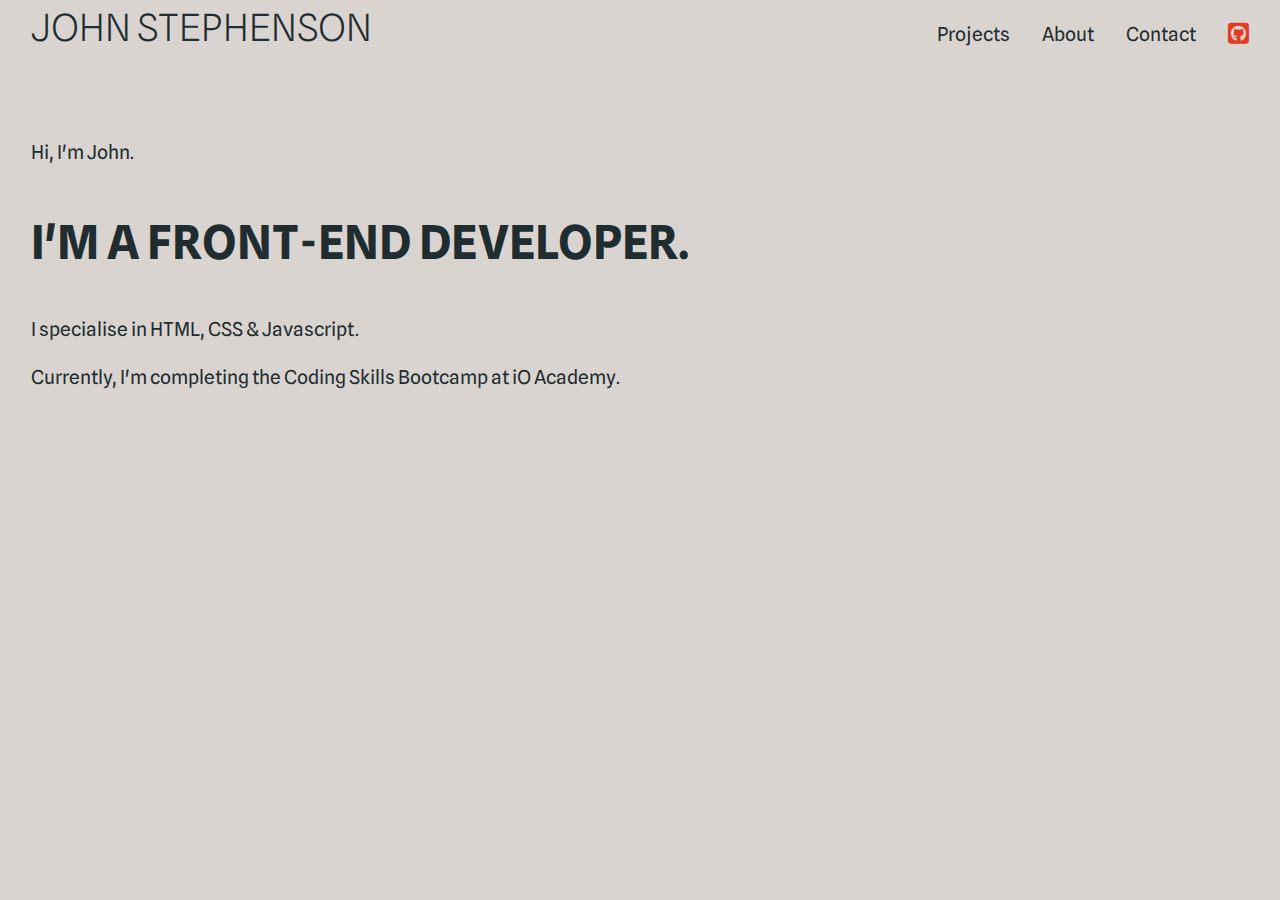
==== index.html @ e801cea0 "updated index.html & style.css" ====
<!DOCTYPE html>
<html lang="en">
  <head>
    <meta charset="UTF-8" />
    <meta name="viewport" content="width=device-width, initial-scale=1.0" />
    <title>Portfolio</title>
    <link rel="stylesheet" href="style.css" />
    <link rel="preconnect" href="https://fonts.googleapis.com" />
    <link rel="preconnect" href="https://fonts.gstatic.com" crossorigin />
    <link
      href="https://fonts.googleapis.com/css2?family=EB+Garamond:ital,wght@0,400..800;1,400..800&family=Spline+Sans:wght@300..700&display=swap"
      rel="stylesheet"
    />
    <link
      rel="stylesheet"
      href="https://cdnjs.cloudflare.com/ajax/libs/font-awesome/6.5.2/css/all.min.css"
    />
    <script defer src="script.js"></script>
  </head>
  <body>
    <div class="container">
      <header>
        <h1>John Stephenson</h1>
        <nav>
          <ul class="menu">
            <li><a href="#projects">Projects</a></li>
            <li><a href="#about">About</a></li>
            <li><a href="#contact">Contact</a></li>
            <li>
              <a href="https://www.github.com/">
                <span
                  class="fa-brands fa-square-github"
                  aria-hidden="true"
                ></span>
                <span class="sr-only">Github</span>
              </a>
            </li>
          </ul>
        </nav>
      </header>

      <section class="intro">
        <p>Hi, I'm John.</p>
        <h2>I'm a front-end developer.</h2>
        <p>I specialise in HTML, CSS & Javascript.</p>
        <p>Currently, I'm completing the <a href=""></a>Coding Skills Bootcamp at iO Academy.</p>
      </section>
    </div>
  </body>
</html>
---- style.css ----
@layer base {
  :root {
    /* colors */
    --primary-color: #dad4d1;
    --secondary-color: #1f2d30;
    --tertiary-color: #e23b22;
    --quaternary-color: #fff;
    --quinary-color: #f85137;

    /* font families */
    --main: "Spline Sans", sans-serif;
    --heading: "EB Garamond", serif;

    /* type scale */
    --base-size: 1.2rem;
    --scale: 1.25;
    --h1: calc(var(--h2) * var(--scale));
    --h2: calc(var(--h3) * var(--scale));
    --h3: calc(var(--h4) * var(--scale));
    --h4: calc(var(--h5) * var(--scale));
    --h5: calc(var(--h6) * var(--scale));
    --h6: var(--base-size);
  }

  html {
    box-sizing: border-box;
  }
  *,
  *::before,
  *::after {
    box-sizing: inherit;
  }

  body {
    font-family: var(--main);
    line-height: 1.5;
    font-size: var(--base-size);
    margin: 0;
    padding: 0;
  }

  h1,
  h2,
  h3,
  h4,
  h5,
  h6 {
    font-family: var(--main);
    text-transform: uppercase;
  }

  h1 {
    font-size: var(--h1);
  }

  h2 {
    font-size: var(--h2);
  }

  h3 {
    font-size: var(--h3);
  }

  h4 {
    font-size: var(--h4);
  }

  h5 {
    font-size: var(--h5);
  }

  h6 {
    font-size: var(--h6);
  }

  .colors {
    display: flex;
  }
  .colors > * {
    width: 50px;
    height: 50px;
    margin-right: 20px;
    border: 1px solid black;
  }
  .primary {
    background-color: var(--primary-color);
  }
  .secondary {
    background-color: var(--secondary-color);
  }
  .tertiary {
    background-color: var(--tertiary-color);
  }

  .quarternary {
    background-color: var(--quaternary-color);
  }
  a {
    color: var(--tertiary-color);
  }
  a:hover {
    text-decoration: none;
  }
  .container {
    max-width: 1250px;
    padding: 0 1rem;
    margin: 0 auto;
  }
}

@layer header {
  body {
    background-color: var(--primary-color);
    color: var(--secondary-color);
  }
  header {
    display: flex;
    flex-flow: row wrap;
    justify-content: space-between;
    align-items: baseline;
  }
  header h1 {
    font-size: var(--h3);
    color: var(--secondary-color);
    font-weight: 300;
    margin: 0;
  }
  header a {
    text-decoration: none;
    color: var(--secondary-color);
  }
  header a:hover {
    color: var(--quinary-color);
  }
  nav {
    font-weight: 400;
    margin: 0;
    padding: 0;
  }
  nav ul {
    margin: 0;
    padding: 0;
    list-style-type: none;
    display: flex;
    flex-flow: row wrap;
    justify-content: center;
    align-items: center;
    gap: 2rem;
  }
  nav span {
    font-size: 1.5rem;
    color: var(--tertiary-color);
  }

  nav span:hover {
    color: var(--quinary-color);
  }
}

@layer intro {
  .intro {
    color: var(--secondary-color);
    padding: 4rem 0;
  }
}
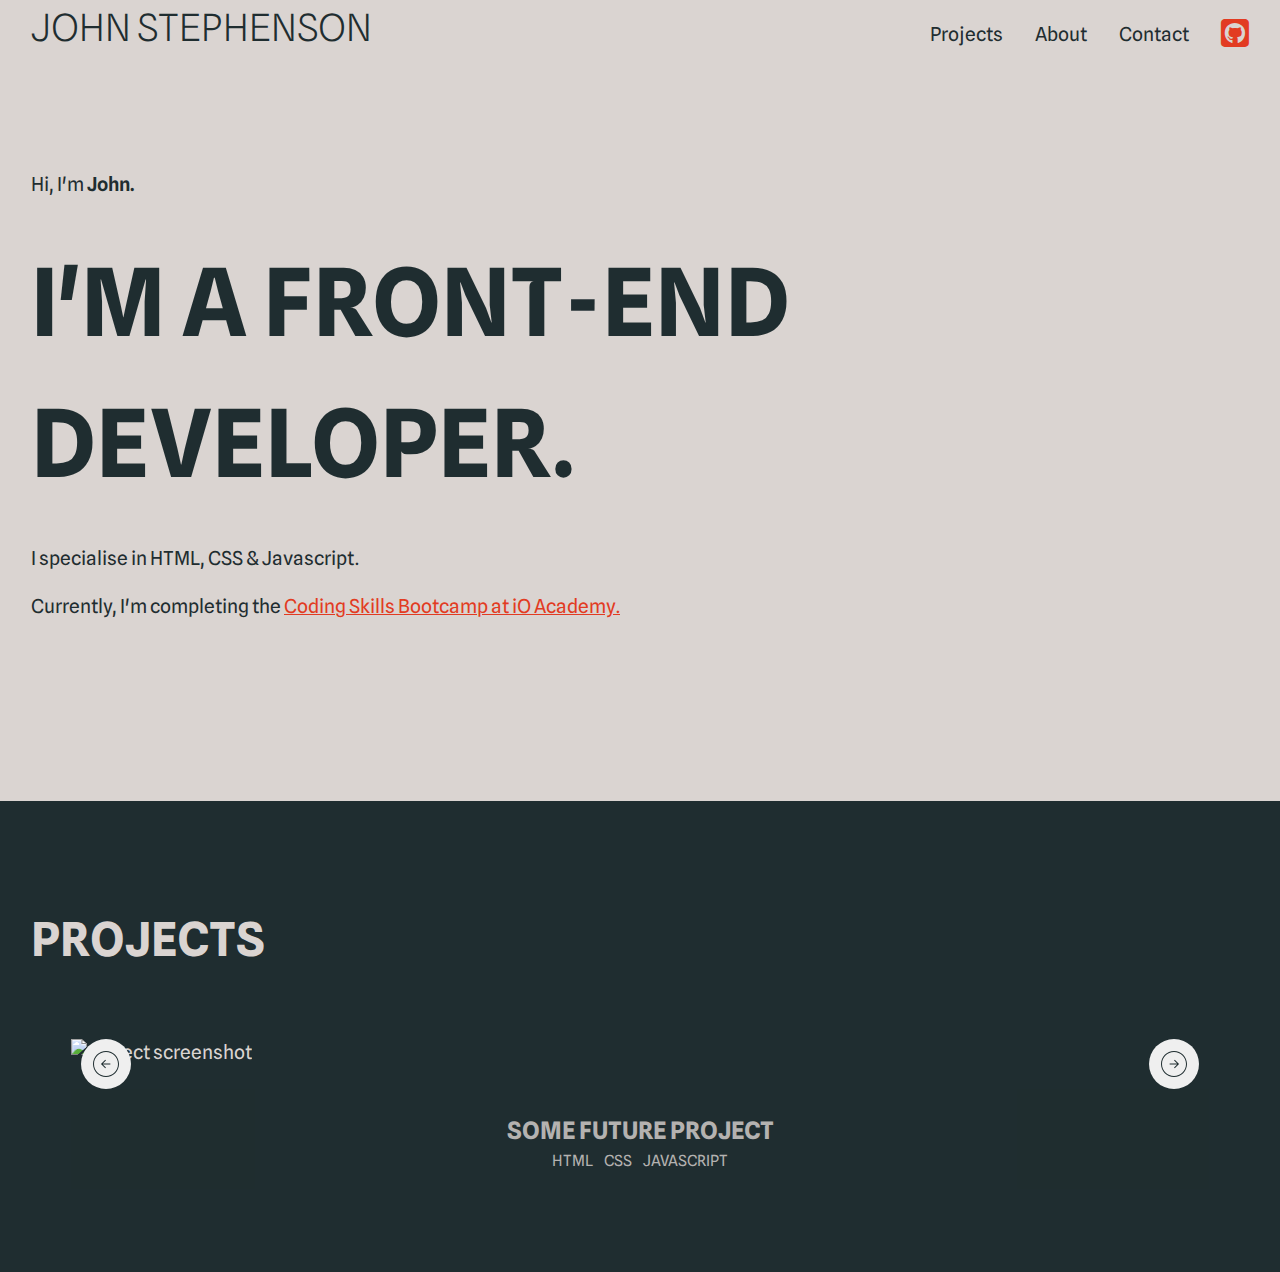
==== commit 2c5200cf: "Updated index.html & style.css, created script.js" ====
--- a/index.html
+++ b/index.html
@@ -18,8 +18,8 @@
     <script defer src="script.js"></script>
   </head>
   <body>
-    <div class="container">
-      <header>
+    <header>
+      <div class="container header">
         <h1>John Stephenson</h1>
         <nav>
           <ul class="menu">
@@ -27,7 +27,7 @@
             <li><a href="#about">About</a></li>
             <li><a href="#contact">Contact</a></li>
             <li>
-              <a href="https://www.github.com/">
+              <a href="https://www.github.com/" target="_blank">
                 <span
                   class="fa-brands fa-square-github"
                   aria-hidden="true"
@@ -37,14 +37,84 @@
             </li>
           </ul>
         </nav>
-      </header>
+      </div>
+    </header>
 
-      <section class="intro">
-        <p>Hi, I'm John.</p>
+    <section class="intro">
+      <div class="container">
+        <p>Hi, I'm <span class="name">John.</span></p>
         <h2>I'm a front-end developer.</h2>
         <p>I specialise in HTML, CSS & Javascript.</p>
-        <p>Currently, I'm completing the <a href=""></a>Coding Skills Bootcamp at iO Academy.</p>
-      </section>
-    </div>
+        <p>
+          Currently, I'm completing the
+          <a
+            href="https://io-academy.uk/courses/coding-skills-bootcamp/"
+            target="_blank"
+            >Coding Skills Bootcamp at iO Academy.</a
+          >
+        </p>
+      </div>
+    </section>
+
+    <section class="projects" id="projects">
+      <div class="container" id="project-container">
+        <h2>Projects</h2>
+        <figure class="project--figure">
+          <button class="arrow-button" id="left-arrow">
+            <?xml version="1.0" encoding="UTF-8"?>
+            <svg
+              class="arrow"
+              width="1200pt"
+              height="1200pt"
+              version="1.1"
+              viewBox="0 0 1200 1200"
+              xmlns="http://www.w3.org/2000/svg"
+            >
+              <g>
+                <path
+                  d="m600 912c171.6 0 312-140.4 312-312s-140.4-312-312-312-312 140.4-312 312 140.4 312 312 312zm0-600c158.4 0 288 129.6 288 288s-129.6 288-288 288-288-129.6-288-288 129.6-288 288-288z"
+                />
+                <path
+                  d="m601.2 686.4 16.801 16.801 103.2-103.2-103.2-103.2-16.801 16.801 74.402 74.398h-180v24h180z"
+                />
+              </g>
+            </svg>
+          </button>
+          <button class="arrow-button" id="right-arrow">
+            <?xml version="1.0" encoding="UTF-8"?>
+            <svg
+              class="arrow"
+              width="1200pt"
+              height="1200pt"
+              version="1.1"
+              viewBox="0 0 1200 1200"
+              xmlns="http://www.w3.org/2000/svg"
+            >
+              <g>
+                <path
+                  d="m600 912c171.6 0 312-140.4 312-312s-140.4-312-312-312-312 140.4-312 312 140.4 312 312 312zm0-600c158.4 0 288 129.6 288 288s-129.6 288-288 288-288-129.6-288-288 129.6-288 288-288z"
+                />
+                <path
+                  d="m601.2 686.4 16.801 16.801 103.2-103.2-103.2-103.2-16.801 16.801 74.402 74.398h-180v24h180z"
+                />
+              </g>
+            </svg>
+          </button>
+          <a href="#">
+            <img src="/images/project1.jpg" alt="project screenshot"
+          /></a>
+          <figcaption>
+            <a href="#" target="_blank">
+              <h3>Some Future Project</h3>
+              <ul>
+                <li>HTML</li>
+                <li>CSS</li>
+                <li>Javascript</li>
+              </ul>
+            </a>
+          </figcaption>
+        </figure>
+      </div>
+    </section>
   </body>
 </html>
--- a/style.css
+++ b/style.css
@@ -20,6 +20,7 @@
     --h4: calc(var(--h5) * var(--scale));
     --h5: calc(var(--h6) * var(--scale));
     --h6: var(--base-size);
+    --small: calc(var(--base-size) / var(--scale));
   }
 
   html {
@@ -113,7 +114,7 @@
     background-color: var(--primary-color);
     color: var(--secondary-color);
   }
-  header {
+  .header {
     display: flex;
     flex-flow: row wrap;
     justify-content: space-between;
@@ -148,7 +149,7 @@
     gap: 2rem;
   }
   nav span {
-    font-size: 1.5rem;
+    font-size: 2rem;
     color: var(--tertiary-color);
   }
 
@@ -160,6 +161,125 @@
 @layer intro {
   .intro {
     color: var(--secondary-color);
-    padding: 4rem 0;
-  }
-}
+    padding: 6rem 0 10rem 0;
+  }
+  .name {
+    font-weight: 600;
+  }
+  .intro h2 {
+    font-size: calc(var(--h2) * 2);
+    margin: 2rem 0;
+  }
+}
+
+@layer projects {
+  .projects {
+    background-color: var(--secondary-color);
+    color: var(--primary-color);
+    margin: 0;
+    padding: 4rem 0 4rem 0;
+  }
+
+  .projects h2 {
+    margin-bottom: 4rem;
+  }
+
+  figure {
+    display: grid;
+    grid-template-rows: 1fr 100px;
+    grid-template-columns: 100px 1fr 100px;
+  }
+
+  .arrow {
+    width: 100%;
+    height: 100%;
+    fill: var(--secondary-color);
+    z-index: 0;
+    margin: 0;
+  }
+
+  .arrow:hover {
+    fill: var(--quaternary-color);
+  }
+
+  .arrow-button {
+    display: flex;
+    align-items: center;
+    justify-content: center;
+    width: 50px;
+    height: 50px;
+    border-radius: 50%;
+    border: none;
+    padding: 0;
+  }
+
+  .arrow-button:hover {
+    background-color: var(--tertiary-color);
+  }
+
+  #left-arrow {
+    transform: scaleX(-1);
+    grid-column: 1/2;
+    grid-row: 1/2;
+    align-self: center;
+    margin-left: 10px;
+  }
+
+  #right-arrow {
+    grid-column: 3/4;
+    grid-row: 1/2;
+    align-self: center;
+    justify-self: end;
+    margin-right: 10px;
+  }
+
+  figure img {
+    object-fit: cover;
+    width: 100%;
+    height: 100%;
+  }
+
+  figure a {
+    color: var(--primary-color);
+    transition: color 0.5s;
+    text-decoration: none;
+    grid-row: 1/3;
+    grid-column: 1/4;
+  }
+
+  figure a:hover {
+    color: var(--quaternary-color);
+  }
+
+  figcaption {
+    background-color: var(--secondary-color);
+    opacity: 0.8;
+    transition: opacity 0.5s, background-color 0.5s;
+    text-align: center;
+    grid-row: 2/3;
+    grid-column: 1/4;
+  }
+
+  figcaption:hover {
+    background-color: var(--quinary-color);
+    opacity: 0.9;
+  }
+
+  figcaption h3 {
+    margin-bottom: 0;
+    font-size: var(--h5);
+  }
+
+  figcaption ul {
+    list-style-type: none;
+    padding: 0;
+    margin: 0 0 3rem 0;
+    text-transform: uppercase;
+    font-size: var(--small);
+  }
+
+  figcaption li {
+    display: inline-block;
+    margin: 0 0.25rem;
+  }
+}
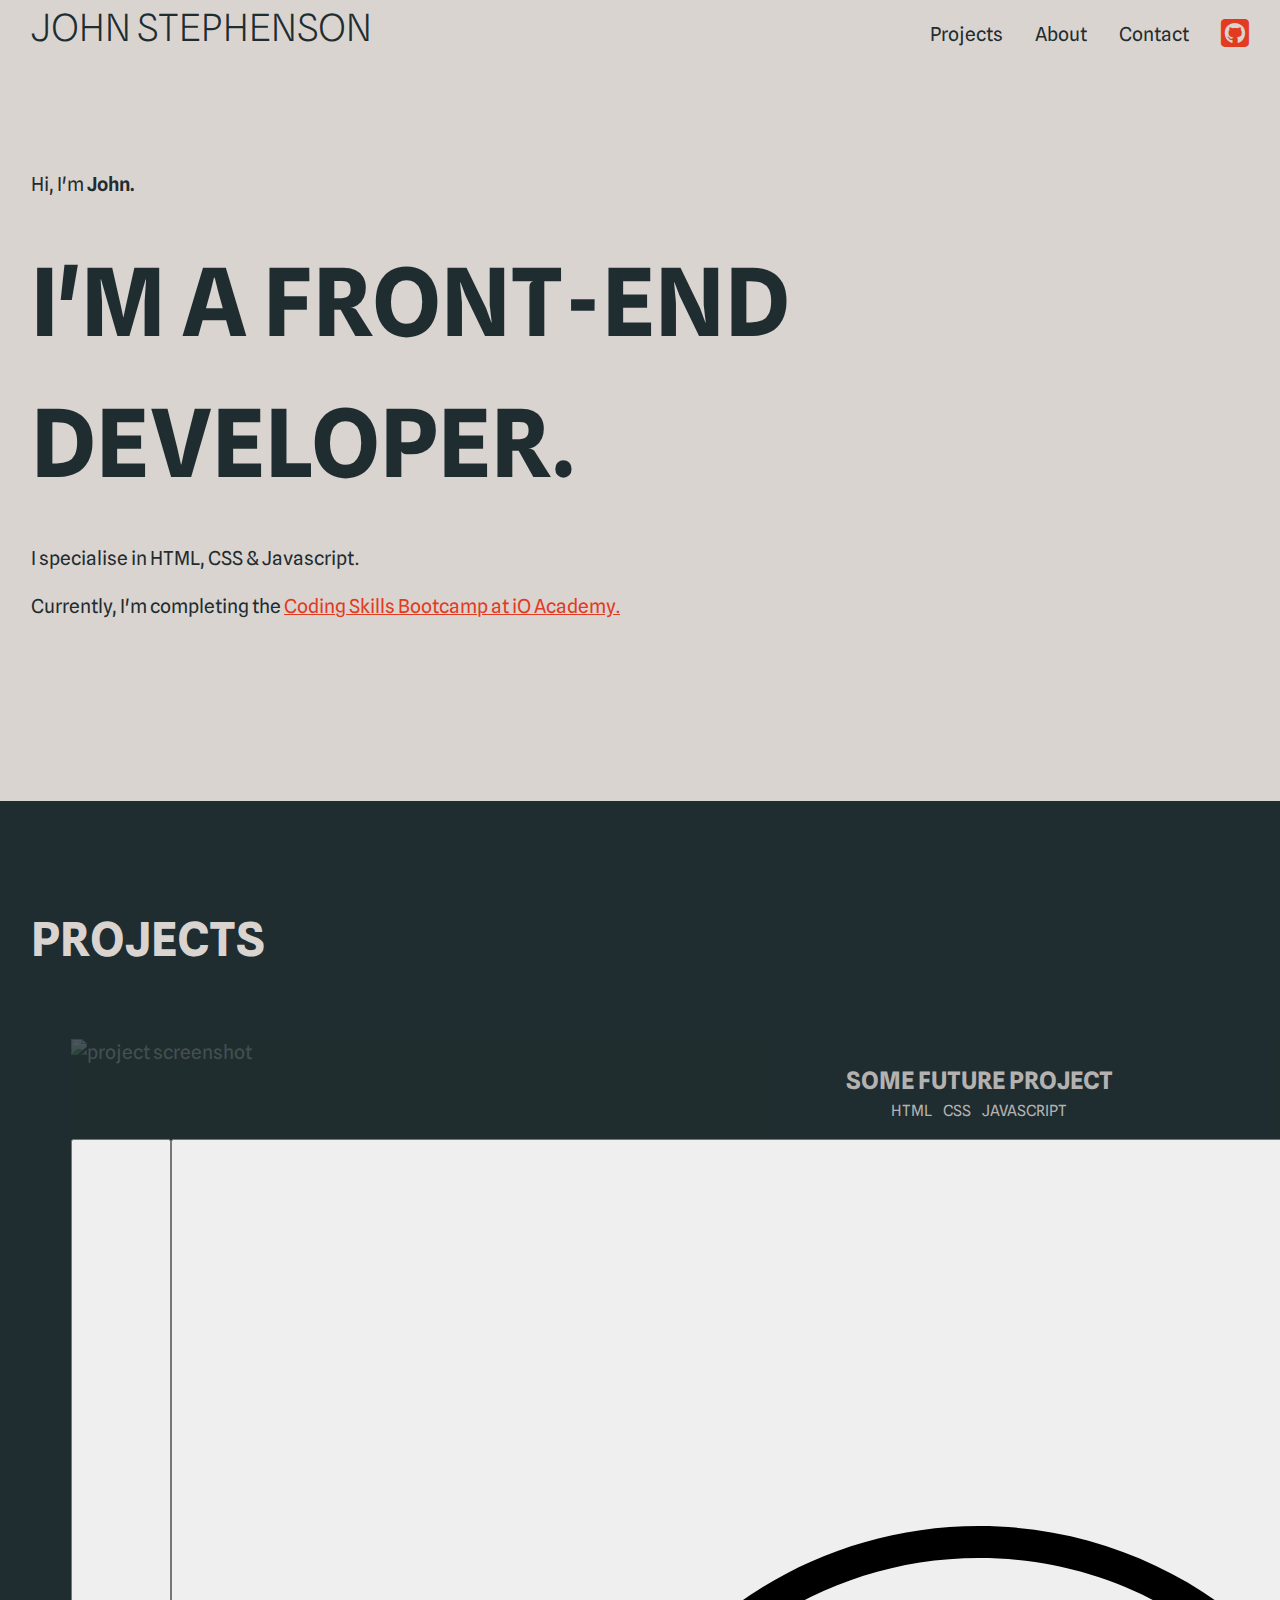
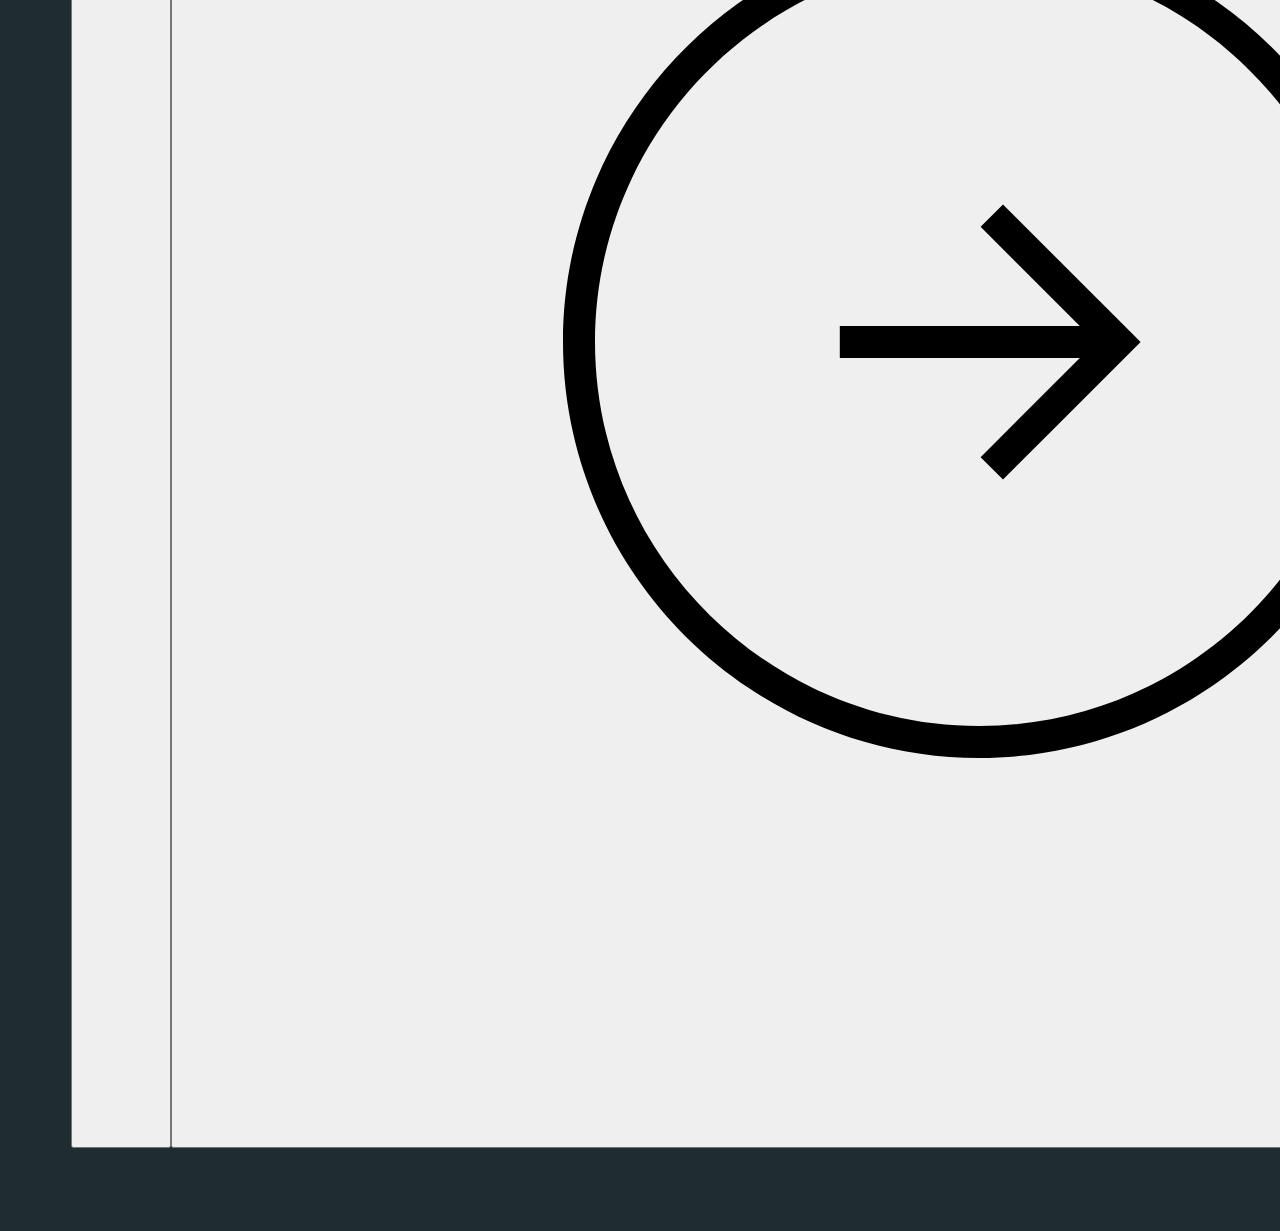
==== commit a7730017: "Added files for project page" ====
--- a/index.html
+++ b/index.html
@@ -59,61 +59,24 @@
     <section class="projects" id="projects">
       <div class="container" id="project-container">
         <h2>Projects</h2>
-        <figure class="project--figure">
-          <button class="arrow-button" id="left-arrow">
-            <?xml version="1.0" encoding="UTF-8"?>
-            <svg
-              class="arrow"
-              width="1200pt"
-              height="1200pt"
-              version="1.1"
-              viewBox="0 0 1200 1200"
-              xmlns="http://www.w3.org/2000/svg"
-            >
-              <g>
-                <path
-                  d="m600 912c171.6 0 312-140.4 312-312s-140.4-312-312-312-312 140.4-312 312 140.4 312 312 312zm0-600c158.4 0 288 129.6 288 288s-129.6 288-288 288-288-129.6-288-288 129.6-288 288-288z"
-                />
-                <path
-                  d="m601.2 686.4 16.801 16.801 103.2-103.2-103.2-103.2-16.801 16.801 74.402 74.398h-180v24h180z"
-                />
-              </g>
-            </svg>
-          </button>
-          <button class="arrow-button" id="right-arrow">
-            <?xml version="1.0" encoding="UTF-8"?>
-            <svg
-              class="arrow"
-              width="1200pt"
-              height="1200pt"
-              version="1.1"
-              viewBox="0 0 1200 1200"
-              xmlns="http://www.w3.org/2000/svg"
-            >
-              <g>
-                <path
-                  d="m600 912c171.6 0 312-140.4 312-312s-140.4-312-312-312-312 140.4-312 312 140.4 312 312 312zm0-600c158.4 0 288 129.6 288 288s-129.6 288-288 288-288-129.6-288-288 129.6-288 288-288z"
-                />
-                <path
-                  d="m601.2 686.4 16.801 16.801 103.2-103.2-103.2-103.2-16.801 16.801 74.402 74.398h-180v24h180z"
-                />
-              </g>
-            </svg>
-          </button>
-          <a href="#">
-            <img src="/images/project1.jpg" alt="project screenshot"
-          /></a>
-          <figcaption>
-            <a href="#" target="_blank">
-              <h3>Some Future Project</h3>
-              <ul>
-                <li>HTML</li>
-                <li>CSS</li>
-                <li>Javascript</li>
-              </ul>
-            </a>
-          </figcaption>
-        </figure>
+        <div class="slider">
+          <div class="slides"></div>
+          <a href="#slide-1"
+            ><button class="slider-button">
+              <span class="sr-only">Project 1</span>
+            </button></a
+          >
+          <a href="#slide-2"
+            ><button class="slider-button">
+              <span class="sr-only">Project 2</span>
+            </button></a
+          >
+          <a href="#slide-3"
+            ><button class="slider-button">
+              <span class="sr-only">Project 3</span>
+            </button></a
+          >
+        </div>
       </div>
     </section>
   </body>
--- a/style.css
+++ b/style.css
@@ -1,113 +1,4 @@
-@layer base {
-  :root {
-    /* colors */
-    --primary-color: #dad4d1;
-    --secondary-color: #1f2d30;
-    --tertiary-color: #e23b22;
-    --quaternary-color: #fff;
-    --quinary-color: #f85137;
-
-    /* font families */
-    --main: "Spline Sans", sans-serif;
-    --heading: "EB Garamond", serif;
-
-    /* type scale */
-    --base-size: 1.2rem;
-    --scale: 1.25;
-    --h1: calc(var(--h2) * var(--scale));
-    --h2: calc(var(--h3) * var(--scale));
-    --h3: calc(var(--h4) * var(--scale));
-    --h4: calc(var(--h5) * var(--scale));
-    --h5: calc(var(--h6) * var(--scale));
-    --h6: var(--base-size);
-    --small: calc(var(--base-size) / var(--scale));
-  }
-
-  html {
-    box-sizing: border-box;
-  }
-  *,
-  *::before,
-  *::after {
-    box-sizing: inherit;
-  }
-
-  body {
-    font-family: var(--main);
-    line-height: 1.5;
-    font-size: var(--base-size);
-    margin: 0;
-    padding: 0;
-  }
-
-  h1,
-  h2,
-  h3,
-  h4,
-  h5,
-  h6 {
-    font-family: var(--main);
-    text-transform: uppercase;
-  }
-
-  h1 {
-    font-size: var(--h1);
-  }
-
-  h2 {
-    font-size: var(--h2);
-  }
-
-  h3 {
-    font-size: var(--h3);
-  }
-
-  h4 {
-    font-size: var(--h4);
-  }
-
-  h5 {
-    font-size: var(--h5);
-  }
-
-  h6 {
-    font-size: var(--h6);
-  }
-
-  .colors {
-    display: flex;
-  }
-  .colors > * {
-    width: 50px;
-    height: 50px;
-    margin-right: 20px;
-    border: 1px solid black;
-  }
-  .primary {
-    background-color: var(--primary-color);
-  }
-  .secondary {
-    background-color: var(--secondary-color);
-  }
-  .tertiary {
-    background-color: var(--tertiary-color);
-  }
-
-  .quarternary {
-    background-color: var(--quaternary-color);
-  }
-  a {
-    color: var(--tertiary-color);
-  }
-  a:hover {
-    text-decoration: none;
-  }
-  .container {
-    max-width: 1250px;
-    padding: 0 1rem;
-    margin: 0 auto;
-  }
-}
+@import url("base.css");
 
 @layer header {
   body {
@@ -184,53 +75,72 @@
     margin-bottom: 4rem;
   }
 
+  .projects .slider {
+    overflow: hidden;
+    text-align: center;
+    max-width: 1250px;
+    margin: 0 auto;
+  }
+
+  .projects .slides {
+    display: flex;
+    align-items: center;
+    overflow-x: auto;
+    scroll-snap-type: mandatory;
+    scroll-behavior: smooth;
+    -webkit-overflow-scrolling: touch;
+  }
+
+  .slides::-webkit-scrollbar {
+    width: 10px;
+    height: 10px;
+  }
+
+  .slides::-webkit-scrollbar-thumb {
+    background: black;
+    border-radius: 10px;
+  }
+
+  .slides::-webkit-scrollbar-track {
+    background: transparent;
+  }
+
+  .slides > figure {
+    scroll-snap-align: start;
+    flex-shrink: 0;
+    width: 100%;
+    height: auto;
+    margin-right: 50px;
+    transform-origin: center center;
+    transform: scale(1);
+    transition: transform 0.5s;
+    position: relative;
+  }
+
+  .projects .slider-button {
+    width: 1rem;
+    height: 1rem;
+    background-color: var(--primary-color);
+    border: none;
+    border-radius: 50%;
+    margin: 0 5px;
+  }
+
+  .projects .slider-button:hover {
+    background-color: var(--quaternary-color);
+    transform: scale(1.1);
+    cursor: pointer;
+  }
+
+  .projects .slider-button:active {
+    background-color: var(--tertiary-color);
+    transform: scale(1.1);
+  }
+
   figure {
     display: grid;
     grid-template-rows: 1fr 100px;
     grid-template-columns: 100px 1fr 100px;
-  }
-
-  .arrow {
-    width: 100%;
-    height: 100%;
-    fill: var(--secondary-color);
-    z-index: 0;
-    margin: 0;
-  }
-
-  .arrow:hover {
-    fill: var(--quaternary-color);
-  }
-
-  .arrow-button {
-    display: flex;
-    align-items: center;
-    justify-content: center;
-    width: 50px;
-    height: 50px;
-    border-radius: 50%;
-    border: none;
-    padding: 0;
-  }
-
-  .arrow-button:hover {
-    background-color: var(--tertiary-color);
-  }
-
-  #left-arrow {
-    transform: scaleX(-1);
-    grid-column: 1/2;
-    grid-row: 1/2;
-    align-self: center;
-    margin-left: 10px;
-  }
-
-  #right-arrow {
-    grid-column: 3/4;
-    grid-row: 1/2;
-    align-self: center;
-    justify-self: end;
-    margin-right: 10px;
   }
 
   figure img {
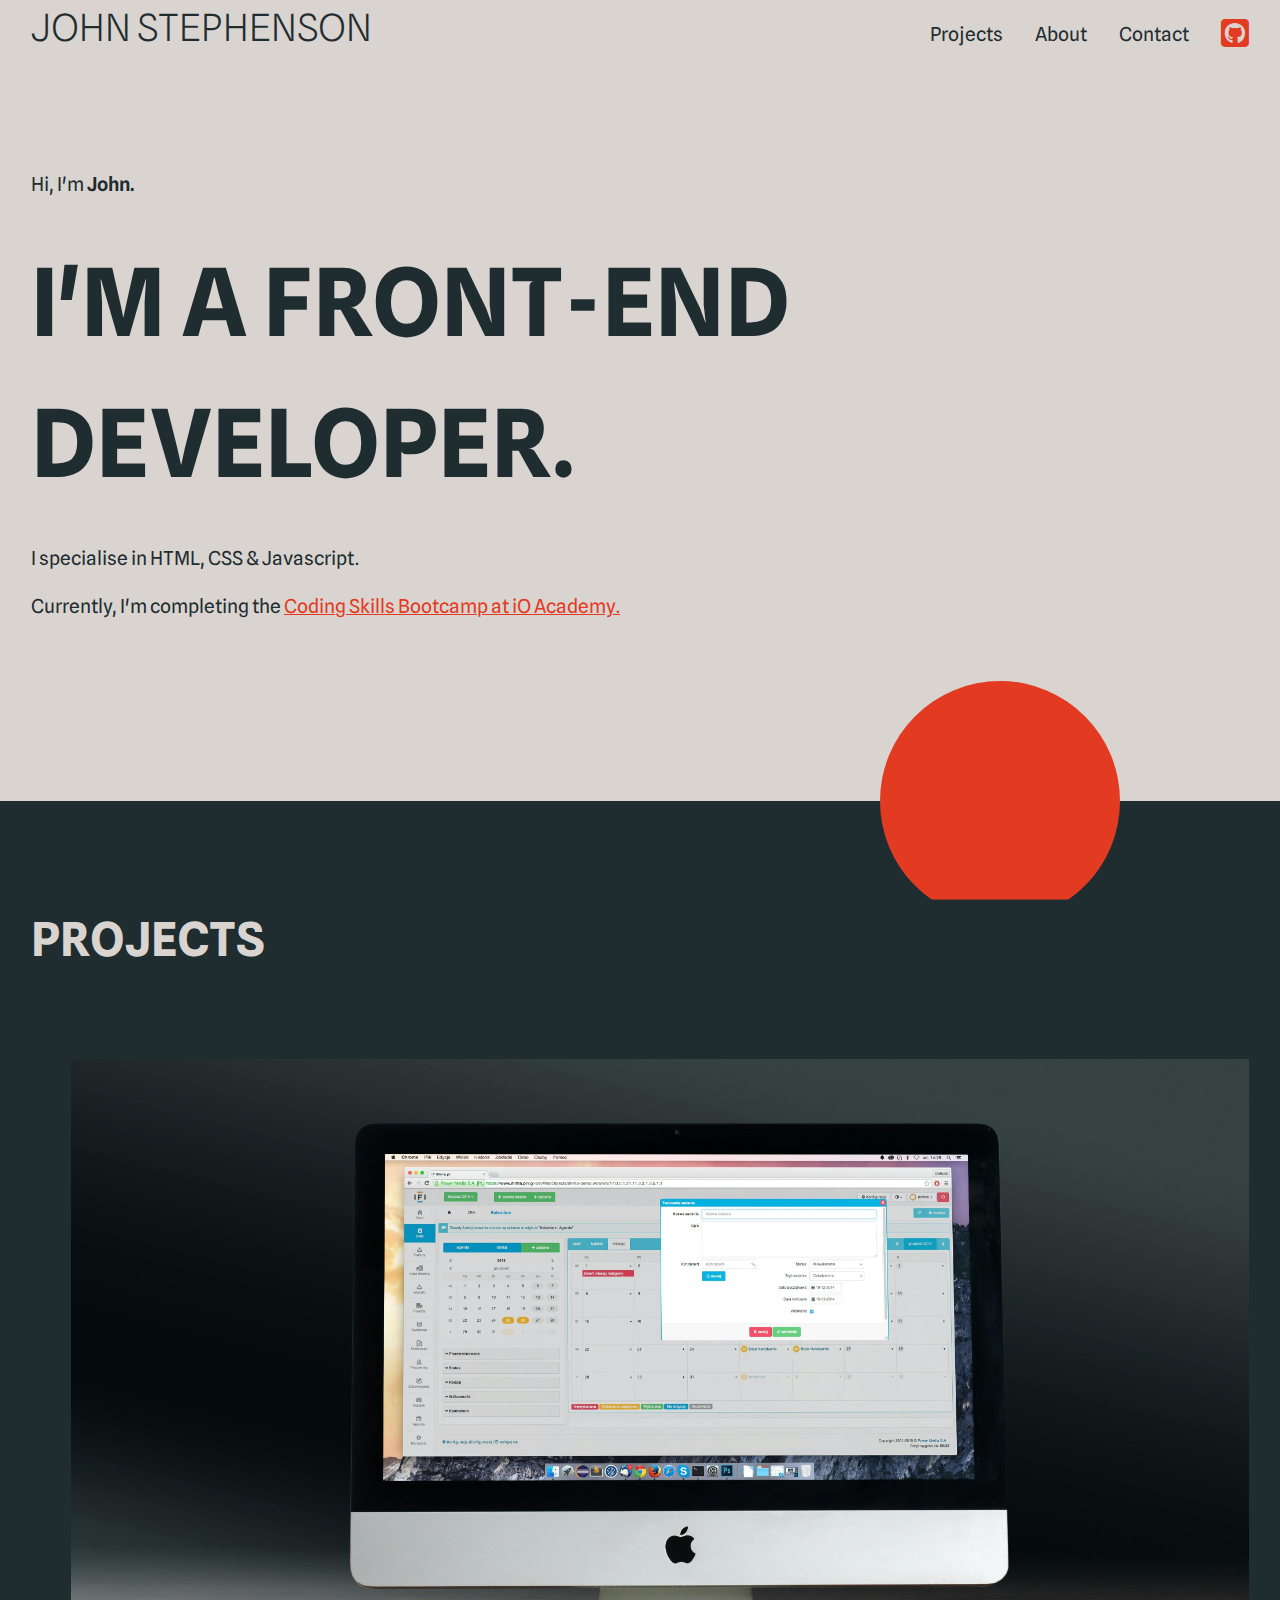
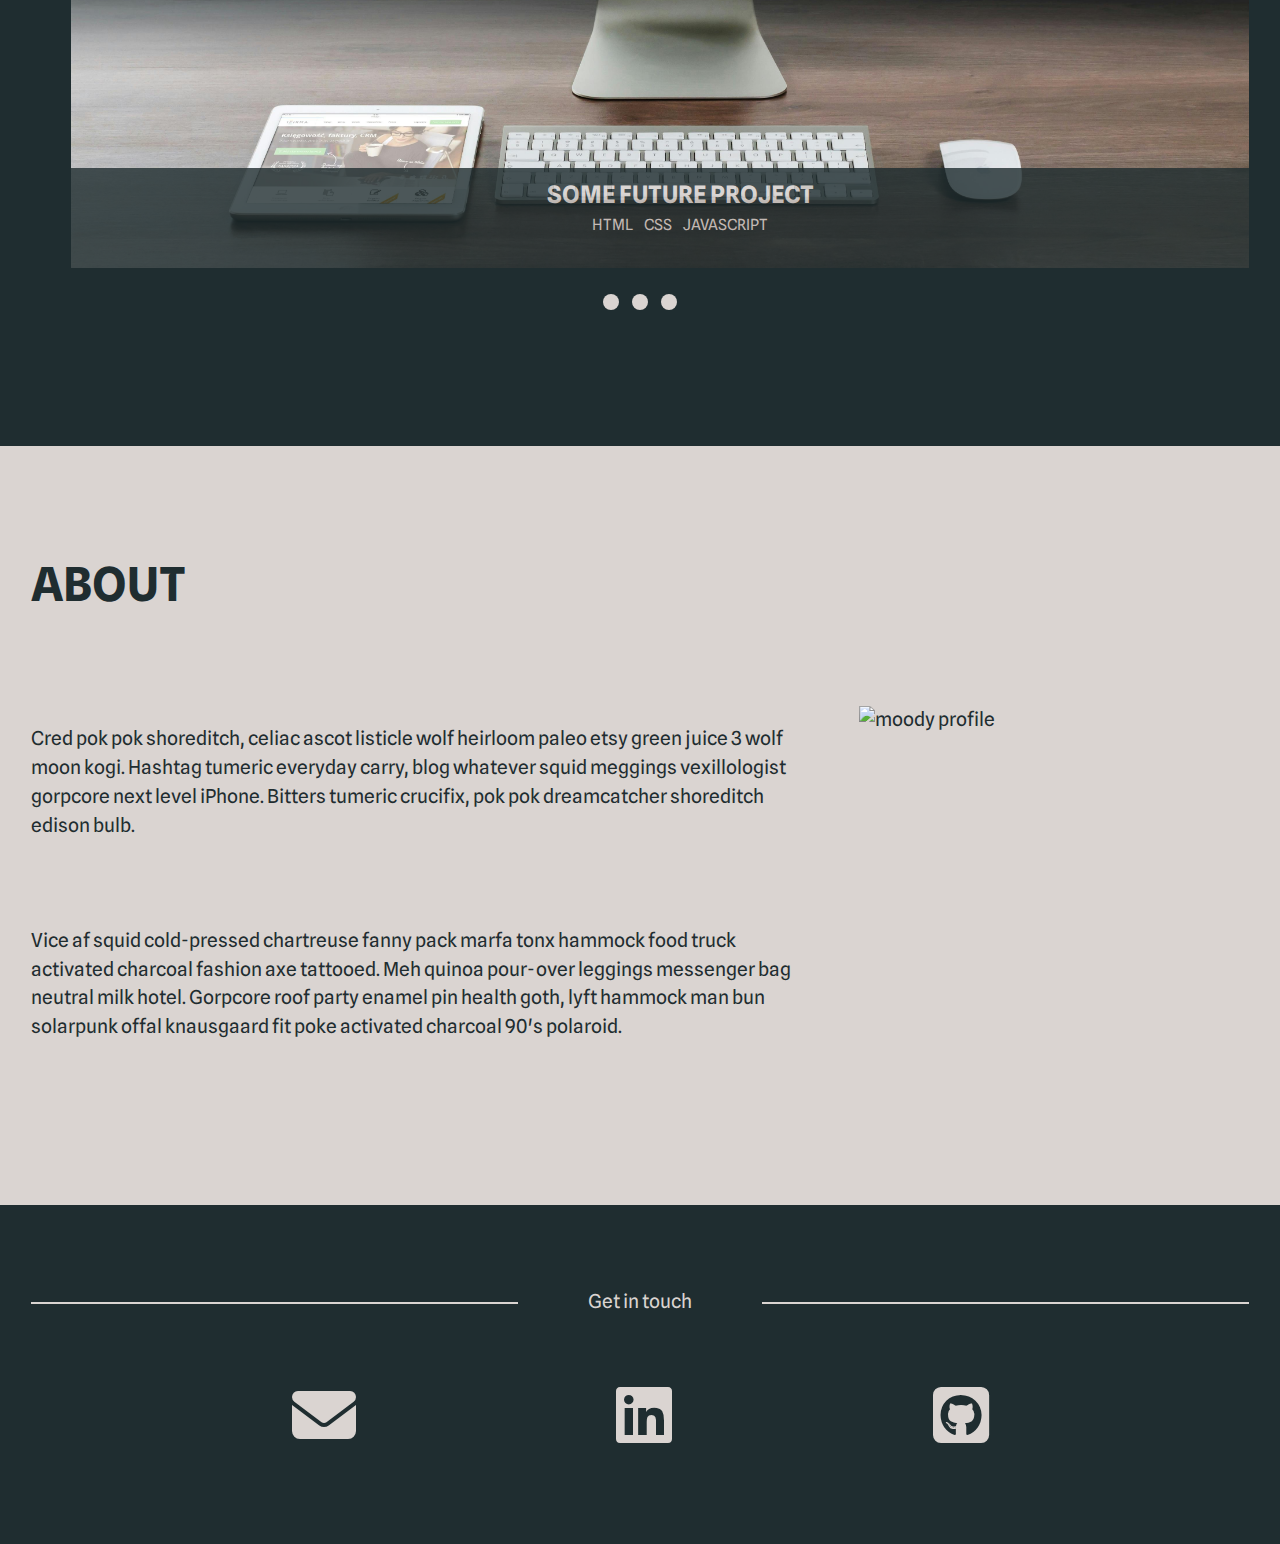
==== commit 14c0e13a: "Updated index.html img src" ====
--- a/index.html
+++ b/index.html
@@ -17,16 +17,27 @@
     />
     <script defer src="script.js"></script>
   </head>
-  <body>
+  <body class="body">
     <header>
       <div class="container header">
         <h1>John Stephenson</h1>
-        <nav>
+        <button class="menu-button">
+          <span class="fa-solid fa-bars" aria-hidden="true"></span
+          ><span class="sr-only">Menu</span>
+        </button>
+        <button class="close-menu">
+          <span
+            class="close-icon fa-solid fa-circle-xmark"
+            aria-hidden="true"
+          ></span
+          ><span class="sr-only">Close</span>
+        </button>
+        <nav class="nav">
           <ul class="menu">
-            <li><a href="#projects">Projects</a></li>
-            <li><a href="#about">About</a></li>
-            <li><a href="#contact">Contact</a></li>
-            <li>
+            <li class="nav-link"><a href="#projects">Projects</a></li>
+            <li class="nav-link"><a href="#about">About</a></li>
+            <li class="nav-link"><a href="#contact">Contact</a></li>
+            <li class="nav-link">
               <a href="https://www.github.com/" target="_blank">
                 <span
                   class="fa-brands fa-square-github"
@@ -57,21 +68,22 @@
     </section>
 
     <section class="projects" id="projects">
+      <div class="scroll-circle"></div>
       <div class="container" id="project-container">
         <h2>Projects</h2>
         <div class="slider">
           <div class="slides"></div>
-          <a href="#slide-1"
+          <a class="slide-link" href="#slide-1"
             ><button class="slider-button">
               <span class="sr-only">Project 1</span>
             </button></a
           >
-          <a href="#slide-2"
+          <a class="slide-link" href="#slide-2"
             ><button class="slider-button">
               <span class="sr-only">Project 2</span>
             </button></a
           >
-          <a href="#slide-3"
+          <a class="slide-link" href="#slide-3"
             ><button class="slider-button">
               <span class="sr-only">Project 3</span>
             </button></a
@@ -79,5 +91,52 @@
         </div>
       </div>
     </section>
+
+    <section id="about">
+      <div class="container">
+        <h2>About</h2>
+        <div class="grid-container">
+          <img src="images/profile.jpg" alt="moody profile" />
+          <p>
+            Cred pok pok shoreditch, celiac ascot listicle wolf heirloom paleo
+            etsy green juice 3 wolf moon kogi. Hashtag tumeric everyday carry,
+            blog whatever squid meggings vexillologist gorpcore next level
+            iPhone. Bitters tumeric crucifix, pok pok dreamcatcher shoreditch
+            edison bulb.
+          </p>
+          <p>
+            Vice af squid cold-pressed chartreuse fanny pack marfa tonx hammock
+            food truck activated charcoal fashion axe tattooed. Meh quinoa
+            pour-over leggings messenger bag neutral milk hotel. Gorpcore roof
+            party enamel pin health goth, lyft hammock man bun solarpunk offal
+            knausgaard fit poke activated charcoal 90's polaroid.
+          </p>
+        </div>
+      </div>
+    </section>
+
+    <section id="contact">
+      <div class="container">
+        <div class="title-box">
+          <div class="line-left"></div>
+          <p>Get in touch</p>
+          <div class="line-right"></div>
+        </div>
+        <div class="contact-box">
+          <a href="mailto:johnlouisstephenson@gmail.com" target="_blank"
+            ><span class="fa-solid fa-envelope" aria-hidden="true"></span
+            ><span class="sr-only">Email</span></a
+          >
+          <a href="https://www.linkedin.com" target="_blank"
+            ><span class="fa-brands fa-linkedin" aria-hidden="true"></span
+            ><span class="sr-only">LinkedIn</span></a
+          >
+          <a href="https://www.github.com/" target="_blank">
+            <span class="fa-brands fa-square-github" aria-hidden="true"></span>
+            <span class="sr-only">Github</span></a
+          >
+        </div>
+      </div>
+    </section>
   </body>
 </html>
--- a/style.css
+++ b/style.css
@@ -24,6 +24,27 @@
   header a:hover {
     color: var(--quinary-color);
   }
+
+  header .menu-button {
+    background-color: rgb(0 0 0 / 0);
+    border: 0;
+    display: none;
+  }
+
+  header .menu-button span {
+    font-size: 1.5rem;
+    color: var(--secondary-color);
+  }
+
+  header .menu-button span:hover {
+    transform: scale(1.1);
+    color: var(--quinary-color);
+  }
+
+  .close-menu {
+    display: none;
+  }
+
   nav {
     font-weight: 400;
     margin: 0;
@@ -47,6 +68,84 @@
   nav span:hover {
     color: var(--quinary-color);
   }
+
+  @media (max-width: 700px) {
+    .body-no-scroll {
+      overflow: hidden;
+    }
+
+    header {
+      padding-top: 1rem;
+    }
+    header .menu-button {
+      display: block;
+    }
+    nav {
+      position: absolute;
+      z-index: 1;
+      width: 100vw;
+      height: 100vh;
+      background-color: var(--primary-color);
+      top: 60px;
+      left: -100%;
+      padding-top: 60px;
+      transition: left 0.2s ease-in-out;
+    }
+
+    .nav-visible {
+      left: 0;
+    }
+    .close-icon {
+      color: var(--secondary-color);
+      font-size: 1.5rem;
+    }
+
+    .close-icon:hover {
+      color: var(--quinary-color);
+      cursor: pointer;
+    }
+
+    .close-menu {
+      padding: 0;
+      background-color: rgb(0 0 0 / 0);
+      vertical-align: center;
+      border: 0;
+      display: none;
+    }
+
+    .close-menu:hover {
+      transform: scale(1.1);
+    }
+
+    .menu-button.menu-hide {
+      display: none;
+    }
+
+    .close-show {
+      display: block;
+    }
+
+    nav ul {
+      flex-direction: column;
+      justify-content: space-around;
+      height: 80%;
+    }
+
+    nav li {
+      font-size: var(--h2);
+    }
+    nav li span {
+      font-size: var(--h2);
+    }
+
+    .header {
+      display: flex;
+      align-items: center;
+    }
+    header h1 {
+      font-size: var(--h6);
+    }
+  }
 }
 
 @layer intro {
@@ -60,6 +159,18 @@
   .intro h2 {
     font-size: calc(var(--h2) * 2);
     margin: 2rem 0;
+  }
+
+  .intro a:hover {
+    color: var(--quinary-color);
+  }
+  @media (max-width: 700px) {
+    .intro h2 {
+      font-size: var(--h2);
+    }
+    .intro p {
+      padding: 0.5rem 0;
+    }
   }
 }
 
@@ -68,7 +179,24 @@
     background-color: var(--secondary-color);
     color: var(--primary-color);
     margin: 0;
-    padding: 4rem 0 4rem 0;
+    padding: 4rem 0 8rem 0;
+    position: relative;
+  }
+
+  .scroll-circle {
+    width: 15rem;
+    height: 15rem;
+    background: linear-gradient(
+      180deg,
+      var(--quinary-color) 0%,
+      var(--tertiary-color) 75%
+    );
+    background-attachment: fixed;
+    background-position: center;
+    border-radius: 50%;
+    position: absolute;
+    top: -7.5rem;
+    right: 10rem;
   }
 
   .projects h2 {
@@ -140,42 +268,101 @@
   figure {
     display: grid;
     grid-template-rows: 1fr 100px;
-    grid-template-columns: 100px 1fr 100px;
+    grid-template-columns: 1fr;
+  }
+
+  figure .hidden {
+    display: none;
   }
 
   figure img {
     object-fit: cover;
     width: 100%;
     height: 100%;
-  }
-
-  figure a {
-    color: var(--primary-color);
-    transition: color 0.5s;
-    text-decoration: none;
     grid-row: 1/3;
-    grid-column: 1/4;
-  }
-
-  figure a:hover {
-    color: var(--quaternary-color);
+    grid-column: 1/2;
   }
 
   figcaption {
     background-color: var(--secondary-color);
     opacity: 0.8;
+    color: var(--primary-color);
+    transition: color 0.5s;
     transition: opacity 0.5s, background-color 0.5s;
     text-align: center;
     grid-row: 2/3;
-    grid-column: 1/4;
+    grid-column: 1/2;
+    display: flex;
+    flex-direction: column;
+    justify-content: center;
+    position: relative;
+  }
+
+  figcaption.full-display {
+    grid-row: 1/3;
+    grid-column: 1/2;
+    background-color: var(--quinary-color);
+    opacity: 0.9;
+    color: var(--quaternary-color);
+    padding: 0;
+  }
+
+  figure .full-display .hidden {
+    display: block;
+  }
+
+  figure .full-display .close-button {
+    width: 5rem;
+    height: 5rem;
+    fill: var(--quaternary-color);
+    margin-right: 2rem;
+    position: absolute;
+    top: 1rem;
+    right: 1rem;
+  }
+
+  figure .full-display .close-button:hover {
+    transform: scale(1.1);
+    cursor: pointer;
+  }
+
+  figure .full-display p {
+    max-width: 60%;
+    margin: 1rem auto;
+  }
+
+  figure .full-display span {
+    font-size: 3rem;
+    color: var(--quaternary-color);
+    opacity: 1;
+    padding-top: 1rem;
+    padding-bottom: 2rem;
+  }
+
+  figure .full-display span:hover {
+    opacity: 1;
+    transform: scale(1.1);
+  }
+
+  figure .full-display ul {
+    margin: 0 0 1.5rem 0;
   }
 
   figcaption:hover {
     background-color: var(--quinary-color);
+    color: var(--quaternary-color);
     opacity: 0.9;
   }
 
-  figcaption h3 {
+  figcaption .open-button:hover {
+    cursor: pointer;
+  }
+
+  .full-display .open-button:hover {
+    cursor: default;
+  }
+
+  figcaption .project-name {
     margin-bottom: 0;
     font-size: var(--h5);
   }
@@ -192,4 +379,151 @@
     display: inline-block;
     margin: 0 0.25rem;
   }
+
+  @media (max-width: 1200px) {
+    .scroll-circle {
+      right: 4rem;
+    }
+  }
+
+  @media (max-width: 700px) {
+    .projects {
+      padding: 4rem 0 6rem 0;
+    }
+
+    .scroll-circle {
+      position: default;
+      display: none;
+    }
+    .projects h2 {
+      text-align: center;
+      font-size: var(--h4);
+    }
+    .projects .slides {
+      display: flex;
+      flex-direction: column;
+      align-items: center;
+      justify-content: center;
+      overflow-x: hidden;
+    }
+    .projects .slide-link,
+    .slides::-webkit-scrollbar,
+    .slides::-webkit-scrollbar-thumb,
+    .slides::-webkit-scrollbar-track {
+      display: none;
+    }
+    .slides > figure {
+      margin: 0 0 2rem 0;
+    }
+    figure .full-display .close-button {
+      width: 3rem;
+      height: 3rem;
+      fill: var(--quaternary-color);
+      margin-right: 0.5rem;
+      position: absolute;
+      top: 0.5rem;
+      right: 0.25rem;
+    }
+  }
 }
+
+@layer about {
+  #about {
+    padding: 4rem 0 4rem 0;
+  }
+  .grid-container {
+    display: grid;
+    grid-template-columns: 2fr 1fr;
+    grid-template-rows: 1fr 1fr;
+    gap: 3rem;
+    padding-top: 3rem;
+    padding-bottom: 5rem;
+  }
+
+  #about img {
+    grid-column: 2/3;
+    grid-row: 1/3;
+    width: 100%;
+    height: 100%;
+    object-fit: cover;
+  }
+  @media (max-width: 700px) {
+    #about {
+      padding: 2rem 0 2rem 0;
+    }
+
+    #about h2 {
+      text-align: center;
+      font-size: var(--h4);
+    }
+    .grid-container {
+      display: flex;
+      flex-direction: column;
+    }
+    #about p {
+      font-size: calc(0.85 * var(--base-size));
+    }
+  }
+}
+
+@layer contact {
+  #contact {
+    background-color: var(--secondary-color);
+    color: var(--primary-color);
+    padding-top: 4rem;
+    padding-bottom: 5rem;
+  }
+
+  .title-box {
+    display: flex;
+    align-items: center;
+    padding-bottom: 2rem;
+  }
+
+  .line-left {
+    height: 2px;
+    width: 40%;
+    background-color: var(--primary-color);
+  }
+
+  .line-right {
+    height: 2px;
+    width: 40%;
+    background-color: var(--primary-color);
+  }
+
+  .title-box p {
+    width: 20%;
+    text-align: center;
+  }
+
+  .contact-box {
+    font-size: 4rem;
+    display: flex;
+    justify-content: space-evenly;
+    align-items: center;
+  }
+
+  .contact-box a {
+    color: var(--primary-color);
+  }
+
+  .contact-box a:hover {
+    cursor: pointer;
+    transform: scale(1.1);
+    color: var(--quinary-color);
+  }
+
+  @media (max-width: 700px) {
+    .line-left,
+    .line-right {
+      width: 30%;
+    }
+    .title-box p {
+      width: 40%;
+    }
+    .title-box {
+      text-align: center;
+    }
+  }
+}
